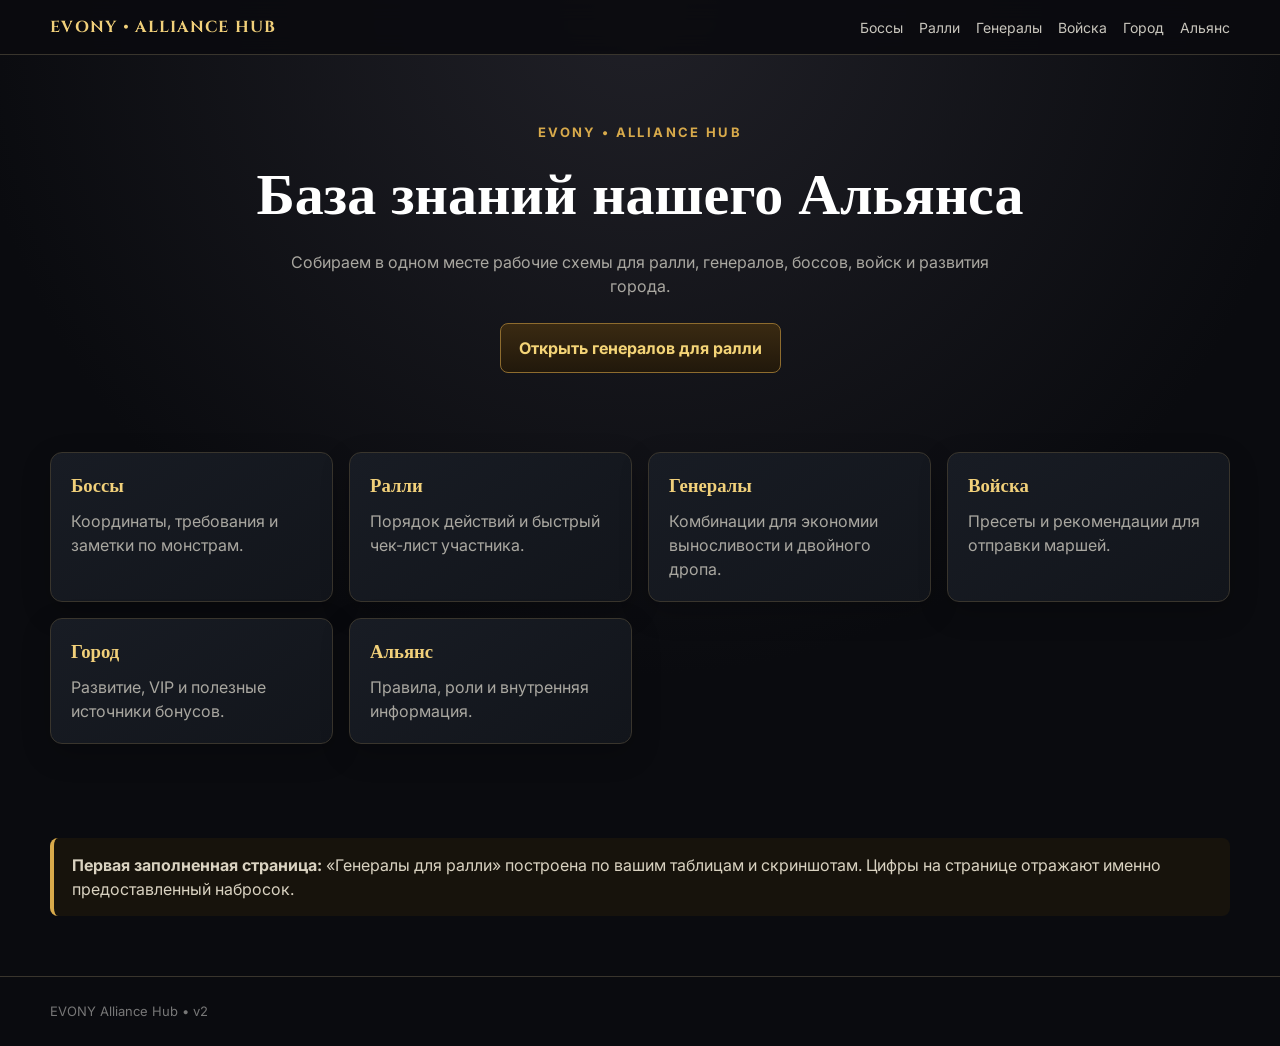
==== index.html @ 88c9027c "Add files via upload" ====
<!doctype html><html lang="ru"><head><meta charset="utf-8"><meta name="viewport" content="width=device-width,initial-scale=1"><title>EVONY Alliance Hub</title><link rel="stylesheet" href="style.css"></head><body>
<header><div class="container nav">
  <a class="logo" href="index.html">EVONY • ALLIANCE HUB</a>
  <nav class="navlinks">
    <a href="bosses.html">Боссы</a>
    <a href="rally.html">Ралли</a>
    <a href="generals.html">Генералы</a>
    <a href="troops.html">Войска</a>
    <a href="city.html">Город</a>
    <a href="alliance.html">Альянс</a>
  </nav>
</div></header>

<main class="container">
<section class="hero"><div class="kicker">EVONY • ALLIANCE HUB</div><h1>База знаний нашего Альянса</h1><p>Собираем в одном месте рабочие схемы для ралли, генералов, боссов, войск и развития города.</p><a class="btn" href="generals.html">Открыть генералов для ралли</a></section>
<section class="section"><div class="grid">
<a class="card" href="bosses.html"><h3>Боссы</h3><p>Координаты, требования и заметки по монстрам.</p></a>
<a class="card" href="rally.html"><h3>Ралли</h3><p>Порядок действий и быстрый чек-лист участника.</p></a>
<a class="card" href="generals.html"><h3>Генералы</h3><p>Комбинации для экономии выносливости и двойного дропа.</p></a>
<a class="card" href="troops.html"><h3>Войска</h3><p>Пресеты и рекомендации для отправки маршей.</p></a>
<a class="card" href="city.html"><h3>Город</h3><p>Развитие, VIP и полезные источники бонусов.</p></a>
<a class="card" href="alliance.html"><h3>Альянс</h3><p>Правила, роли и внутренняя информация.</p></a>
</div></section>
<section class="section"><div class="notice"><b>Первая заполненная страница:</b> «Генералы для ралли» построена по вашим таблицам и скриншотам. Цифры на странице отражают именно предоставленный набросок.</div></section>
</main><footer><div class="container">EVONY Alliance Hub • v2</div></footer></body></html>
---- style.css ----
@import url('https://fonts.googleapis.com/css2?family=Cinzel:wght@500;600;700&family=Inter:wght@400;500;600;700&display=swap');

:root{
  --bg:#0a0b0f; --panel:#12151b; --panel2:#181c24; --gold:#d8aa4b;
  --gold2:#f1d07a; --text:#f2eee5; --muted:#a9a7a0; --line:#39352d;
  --green:#3cc477; --blue:#4da3ff; --red:#c95b52;
}
*{box-sizing:border-box}
body{margin:0;background:radial-gradient(circle at top,#202027 0,#0a0b0f 55%);color:var(--text);font-family:Inter,Arial,sans-serif;line-height:1.5}
a{color:inherit;text-decoration:none}
.container{width:min(1180px,calc(100% - 32px));margin:auto}
header{position:sticky;top:0;z-index:10;background:rgba(10,11,15,.9);backdrop-filter:blur(10px);border-bottom:1px solid var(--line)}
.nav{display:flex;align-items:center;justify-content:space-between;gap:20px;padding:15px 0}
.logo{font-family:Cinzel,serif;color:var(--gold2);font-weight:700;letter-spacing:.08em}
.navlinks{display:flex;gap:16px;flex-wrap:wrap}
.navlinks a{color:#c9c6bd;font-size:14px}
.navlinks a:hover{color:var(--gold2)}
.hero{padding:68px 0 45px;text-align:center}
.kicker{color:var(--gold);font-size:13px;letter-spacing:.18em;font-weight:700}
h1,h2,h3{font-family:Cinzel,serif}
h1{font-size:clamp(32px,6vw,58px);margin:10px 0;color:#fff}
h2{font-size:30px;margin:0 0 12px}
.hero p{max-width:760px;margin:0 auto 25px;color:var(--muted)}
.btn{display:inline-block;padding:12px 18px;border:1px solid #8e6c2e;border-radius:8px;background:linear-gradient(#3a2a12,#21180b);color:#f4d477;font-weight:700}
.section{padding:34px 0 60px}
.grid{display:grid;grid-template-columns:repeat(auto-fit,minmax(230px,1fr));gap:16px}
.card{background:linear-gradient(145deg,var(--panel2),var(--panel));border:1px solid var(--line);border-radius:12px;padding:20px;box-shadow:0 10px 30px rgba(0,0,0,.2)}
.card h3{margin:0 0 8px;color:var(--gold2)}
.card p{color:var(--muted);margin:0}
.notice{border-left:4px solid var(--gold);background:#17130c;padding:15px 18px;border-radius:8px;color:#d9d2c1}
.pagehead{padding:42px 0 25px}
.pagehead p{color:var(--muted);max-width:800px}
.tablewrap{overflow:auto;border:1px solid var(--line);border-radius:12px;background:#0e1015}
table{border-collapse:collapse;width:100%;min-width:760px}
th,td{padding:12px 14px;border-bottom:1px solid #2b2a28;text-align:left}
th{background:#1a1d24;color:var(--gold2);font-family:Cinzel,serif}
td.num{text-align:center;font-weight:700}
tr:hover td{background:#151820}
.best td{background:rgba(60,196,119,.08)}
.badge{display:inline-block;padding:4px 8px;border-radius:999px;background:#253126;color:#7ee4a8;font-size:12px;font-weight:700}
.statgrid{display:grid;grid-template-columns:repeat(3,1fr);gap:12px;margin:20px 0}
.stat{background:#11151a;border:1px solid var(--line);border-radius:10px;padding:15px;text-align:center}
.stat strong{display:block;font-size:28px;color:var(--gold2)}
.stat span{color:var(--muted);font-size:13px}
.refs{display:grid;grid-template-columns:1fr 1fr;gap:18px}
.refs figure{margin:0;background:#101217;border:1px solid var(--line);border-radius:12px;padding:10px}
.refs img{width:100%;height:auto;border-radius:7px;display:block}
.refs figcaption{padding:10px 5px 2px;color:var(--muted);font-size:13px}
.small{font-size:13px;color:var(--muted)}
details{background:#11151a;border:1px solid var(--line);border-radius:10px;padding:14px 16px;margin:10px 0}
summary{cursor:pointer;color:var(--gold2);font-weight:700}
footer{border-top:1px solid var(--line);padding:25px 0;color:#777;font-size:13px}
@media(max-width:760px){.nav{align-items:flex-start;flex-direction:column}.refs{grid-template-columns:1fr}.statgrid{grid-template-columns:1fr}.hero{text-align:left}.hero p{margin-left:0}}
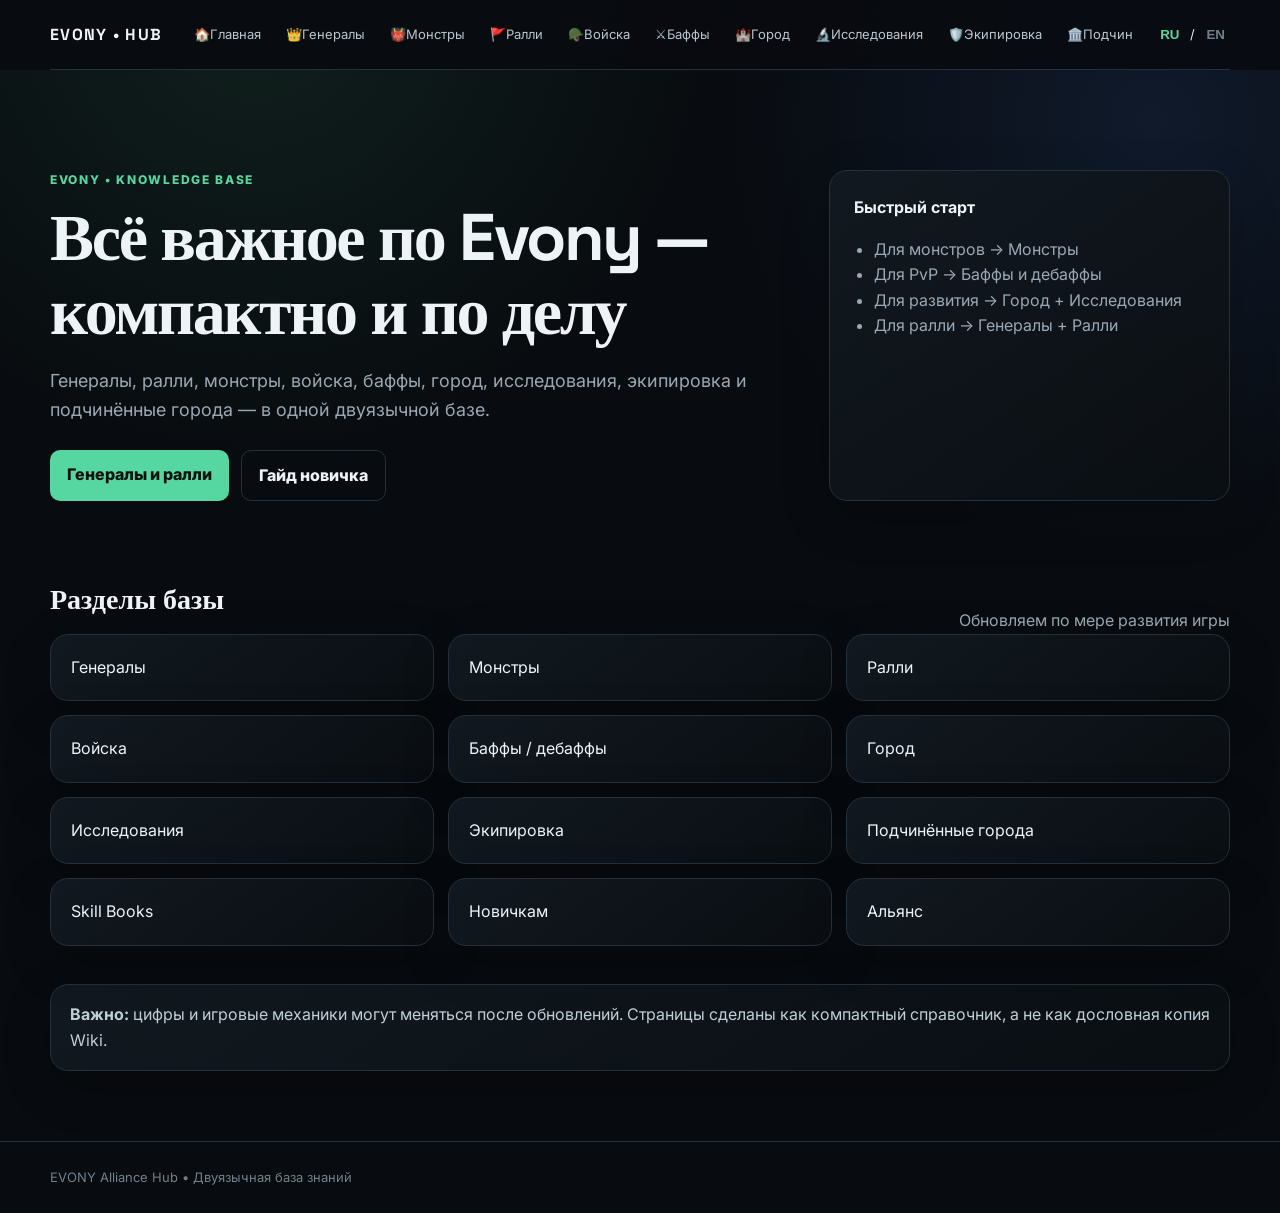
==== commit 50183164: "Add files via upload" ====
--- a/index.html
+++ b/index.html
@@ -1,25 +1,3 @@
-<!doctype html><html lang="ru"><head><meta charset="utf-8"><meta name="viewport" content="width=device-width,initial-scale=1"><title>EVONY Alliance Hub</title><link rel="stylesheet" href="style.css"></head><body>
-<header><div class="container nav">
-  <a class="logo" href="index.html">EVONY • ALLIANCE HUB</a>
-  <nav class="navlinks">
-    <a href="bosses.html">Боссы</a>
-    <a href="rally.html">Ралли</a>
-    <a href="generals.html">Генералы</a>
-    <a href="troops.html">Войска</a>
-    <a href="city.html">Город</a>
-    <a href="alliance.html">Альянс</a>
-  </nav>
-</div></header>
-
-<main class="container">
-<section class="hero"><div class="kicker">EVONY • ALLIANCE HUB</div><h1>База знаний нашего Альянса</h1><p>Собираем в одном месте рабочие схемы для ралли, генералов, боссов, войск и развития города.</p><a class="btn" href="generals.html">Открыть генералов для ралли</a></section>
-<section class="section"><div class="grid">
-<a class="card" href="bosses.html"><h3>Боссы</h3><p>Координаты, требования и заметки по монстрам.</p></a>
-<a class="card" href="rally.html"><h3>Ралли</h3><p>Порядок действий и быстрый чек-лист участника.</p></a>
-<a class="card" href="generals.html"><h3>Генералы</h3><p>Комбинации для экономии выносливости и двойного дропа.</p></a>
-<a class="card" href="troops.html"><h3>Войска</h3><p>Пресеты и рекомендации для отправки маршей.</p></a>
-<a class="card" href="city.html"><h3>Город</h3><p>Развитие, VIP и полезные источники бонусов.</p></a>
-<a class="card" href="alliance.html"><h3>Альянс</h3><p>Правила, роли и внутренняя информация.</p></a>
-</div></section>
-<section class="section"><div class="notice"><b>Первая заполненная страница:</b> «Генералы для ралли» построена по вашим таблицам и скриншотам. Цифры на странице отражают именно предоставленный набросок.</div></section>
-</main><footer><div class="container">EVONY Alliance Hub • v2</div></footer></body></html>+<!doctype html><html lang="ru"><head><meta charset="utf-8"><meta name="viewport" content="width=device-width,initial-scale=1"><meta name="description" content="Evony Alliance Hub — bilingual knowledge base"><title>EVONY • ALLIANCE HUB | EVONY Alliance Hub</title><link rel="preconnect" href="https://fonts.googleapis.com"><link rel="preconnect" href="https://fonts.gstatic.com" crossorigin><link href="https://fonts.googleapis.com/css2?family=Inter:wght@400;500;600;700;800&family=Space+Grotesk:wght@500;600;700&display=swap" rel="stylesheet"><link rel="stylesheet" href="style.css"></head><body><header><div class="container nav"><a class="logo" href="index.html">EVONY • HUB</a><nav class="navlinks"><a href="index.html">🏠<span data-ru="Главная" data-en="Home">Главная</span></a><a href="generals.html">👑<span data-ru="Генералы" data-en="Generals">Генералы</span></a><a href="bosses.html">👹<span data-ru="Монстры" data-en="Monsters">Монстры</span></a><a href="rally.html">🚩<span data-ru="Ралли" data-en="Rallies">Ралли</span></a><a href="troops.html">🪖<span data-ru="Войска" data-en="Troops">Войска</span></a><a href="buffs.html">⚔️<span data-ru="Баффы" data-en="Buffs">Баффы</span></a><a href="city.html">🏰<span data-ru="Город" data-en="City">Город</span></a><a href="research.html">🔬<span data-ru="Исследования" data-en="Research">Исследования</span></a><a href="equipment.html">🛡️<span data-ru="Экипировка" data-en="Equipment">Экипировка</span></a><a href="subcities.html">🏛️<span data-ru="Подчинённые" data-en="Subcities">Подчинённые</span></a><a href="beginner.html">🆕<span data-ru="Новичкам" data-en="Beginner">Новичкам</span></a></nav><div class="lang-switch"><button data-lang="ru">RU</button><span>/</span><button data-lang="en">EN</button></div></div></header><main class="container"><div class="hero"><div><div class="kicker">EVONY • KNOWLEDGE BASE</div><h1 data-ru="Всё важное по Evony — компактно и по делу" data-en="Everything important about Evony — compact and practical"></h1><p data-ru="Генералы, ралли, монстры, войска, баффы, город, исследования, экипировка и подчинённые города — в одной двуязычной базе." data-en="Generals, rallies, monsters, troops, buffs, city, research, equipment and subordinate cities — in one bilingual knowledge base."></p><div class="hero-actions"><a class="btn" href="generals.html" data-ru="Генералы и ралли" data-en="Generals & Rallies"></a><a class="btn ghost" href="beginner.html" data-ru="Гайд новичка" data-en="Beginner Guide"></a></div></div><div class="hero-panel"><b data-ru="Быстрый старт" data-en="Quick Start"></b><ul><li data-ru="Для монстров → Монстры" data-en="For monsters → Monsters"></li><li data-ru="Для PvP → Баффы и дебаффы" data-en="For PvP → Buffs & Debuffs"></li><li data-ru="Для развития → Город + Исследования" data-en="For growth → City + Research"></li><li data-ru="Для ралли → Генералы + Ралли" data-en="For rallies → Generals + Rallies"></li></ul></div></div>
+<div class="section"><div class="section-title"><h2 data-ru="Разделы базы" data-en="Knowledge Sections"></h2><span class="muted" data-ru="Обновляем по мере развития игры" data-en="Updated as the game evolves"></span></div><div class="grid"><a class="card" href="generals.html" data-ru="Генералы" data-en="Generals"><span class="icon">👑</span><h3>Генералы</h3><p>Роли, ассистенты, монстры, PvP и Rally Join.</p></a><a class="card" href="bosses.html" data-ru="Монстры" data-en="Monsters"><span class="icon">👹</span><h3>Монстры</h3><p>Кого бить, как собирать ралли и что учитывать.</p></a><a class="card" href="rally.html" data-ru="Ралли" data-en="Rallies"><span class="icon">🚩</span><h3>Ралли</h3><p>Чек-листы владельца и участника ралли.</p></a><a class="card" href="troops.html" data-ru="Войска" data-en="Troops"><span class="icon">🪖</span><h3>Войска</h3><p>Типы войск, Tiers и логика пресетов.</p></a><a class="card" href="buffs.html" data-ru="Баффы / дебаффы" data-en="Buffs / Debuffs"><span class="icon">⚔️</span><h3>Баффы / дебаффы</h3><p>Откуда берутся бонусы и когда они активируются.</p></a><a class="card" href="city.html" data-ru="Город" data-en="City"><span class="icon">🏰</span><h3>Город</h3><p>Keep, ключевые здания и порядок развития.</p></a><a class="card" href="research.html" data-ru="Исследования" data-en="Research"><span class="icon">🔬</span><h3>Исследования</h3><p>Академия, военные ветки и приоритеты.</p></a><a class="card" href="equipment.html" data-ru="Экипировка" data-en="Equipment"><span class="icon">🛡️</span><h3>Экипировка</h3><p>Основные комплекты и логика сборки.</p></a><a class="card" href="subcities.html" data-ru="Подчинённые города" data-en="Subordinate Cities"><span class="icon">🏛️</span><h3>Подчинённые города</h3><p>Мэры, дебаффы, слоты и развитие.</p></a><a class="card" href="skillbooks.html" data-ru="Skill Books" data-en="Skill Books"><span class="icon">📖</span><h3>Skill Books</h3><p>Как подходить к книгам и совместимости навыков.</p></a><a class="card" href="beginner.html" data-ru="Новичкам" data-en="Beginner"><span class="icon">🆕</span><h3>Новичкам</h3><p>Путь от старта до сильной базы.</p></a><a class="card" href="alliance.html" data-ru="Альянс" data-en="Alliance"><span class="icon">🤝</span><h3>Альянс</h3><p>Правила, роли и командная работа.</p></a></div></div>
+<div class="section"><div class="notice"><b data-ru="Важно:" data-en="Important:"></b> <span data-ru="цифры и игровые механики могут меняться после обновлений. Страницы сделаны как компактный справочник, а не как дословная копия Wiki." data-en="numbers and game mechanics may change after updates. These pages are a compact reference, not a verbatim copy of the Wiki."></span></div></div></main><footer><div class="container"><span>EVONY Alliance Hub</span><span> • </span><span data-ru="Двуязычная база знаний" data-en="Bilingual knowledge base">Двуязычная база знаний</span></div></footer><script src="script.js"></script></body></html>
--- a/style.css
+++ b/style.css
@@ -1,54 +1 @@
-
-@import url('https://fonts.googleapis.com/css2?family=Cinzel:wght@500;600;700&family=Inter:wght@400;500;600;700&display=swap');
-
-:root{
-  --bg:#0a0b0f; --panel:#12151b; --panel2:#181c24; --gold:#d8aa4b;
-  --gold2:#f1d07a; --text:#f2eee5; --muted:#a9a7a0; --line:#39352d;
-  --green:#3cc477; --blue:#4da3ff; --red:#c95b52;
-}
-*{box-sizing:border-box}
-body{margin:0;background:radial-gradient(circle at top,#202027 0,#0a0b0f 55%);color:var(--text);font-family:Inter,Arial,sans-serif;line-height:1.5}
-a{color:inherit;text-decoration:none}
-.container{width:min(1180px,calc(100% - 32px));margin:auto}
-header{position:sticky;top:0;z-index:10;background:rgba(10,11,15,.9);backdrop-filter:blur(10px);border-bottom:1px solid var(--line)}
-.nav{display:flex;align-items:center;justify-content:space-between;gap:20px;padding:15px 0}
-.logo{font-family:Cinzel,serif;color:var(--gold2);font-weight:700;letter-spacing:.08em}
-.navlinks{display:flex;gap:16px;flex-wrap:wrap}
-.navlinks a{color:#c9c6bd;font-size:14px}
-.navlinks a:hover{color:var(--gold2)}
-.hero{padding:68px 0 45px;text-align:center}
-.kicker{color:var(--gold);font-size:13px;letter-spacing:.18em;font-weight:700}
-h1,h2,h3{font-family:Cinzel,serif}
-h1{font-size:clamp(32px,6vw,58px);margin:10px 0;color:#fff}
-h2{font-size:30px;margin:0 0 12px}
-.hero p{max-width:760px;margin:0 auto 25px;color:var(--muted)}
-.btn{display:inline-block;padding:12px 18px;border:1px solid #8e6c2e;border-radius:8px;background:linear-gradient(#3a2a12,#21180b);color:#f4d477;font-weight:700}
-.section{padding:34px 0 60px}
-.grid{display:grid;grid-template-columns:repeat(auto-fit,minmax(230px,1fr));gap:16px}
-.card{background:linear-gradient(145deg,var(--panel2),var(--panel));border:1px solid var(--line);border-radius:12px;padding:20px;box-shadow:0 10px 30px rgba(0,0,0,.2)}
-.card h3{margin:0 0 8px;color:var(--gold2)}
-.card p{color:var(--muted);margin:0}
-.notice{border-left:4px solid var(--gold);background:#17130c;padding:15px 18px;border-radius:8px;color:#d9d2c1}
-.pagehead{padding:42px 0 25px}
-.pagehead p{color:var(--muted);max-width:800px}
-.tablewrap{overflow:auto;border:1px solid var(--line);border-radius:12px;background:#0e1015}
-table{border-collapse:collapse;width:100%;min-width:760px}
-th,td{padding:12px 14px;border-bottom:1px solid #2b2a28;text-align:left}
-th{background:#1a1d24;color:var(--gold2);font-family:Cinzel,serif}
-td.num{text-align:center;font-weight:700}
-tr:hover td{background:#151820}
-.best td{background:rgba(60,196,119,.08)}
-.badge{display:inline-block;padding:4px 8px;border-radius:999px;background:#253126;color:#7ee4a8;font-size:12px;font-weight:700}
-.statgrid{display:grid;grid-template-columns:repeat(3,1fr);gap:12px;margin:20px 0}
-.stat{background:#11151a;border:1px solid var(--line);border-radius:10px;padding:15px;text-align:center}
-.stat strong{display:block;font-size:28px;color:var(--gold2)}
-.stat span{color:var(--muted);font-size:13px}
-.refs{display:grid;grid-template-columns:1fr 1fr;gap:18px}
-.refs figure{margin:0;background:#101217;border:1px solid var(--line);border-radius:12px;padding:10px}
-.refs img{width:100%;height:auto;border-radius:7px;display:block}
-.refs figcaption{padding:10px 5px 2px;color:var(--muted);font-size:13px}
-.small{font-size:13px;color:var(--muted)}
-details{background:#11151a;border:1px solid var(--line);border-radius:10px;padding:14px 16px;margin:10px 0}
-summary{cursor:pointer;color:var(--gold2);font-weight:700}
-footer{border-top:1px solid var(--line);padding:25px 0;color:#777;font-size:13px}
-@media(max-width:760px){.nav{align-items:flex-start;flex-direction:column}.refs{grid-template-columns:1fr}.statgrid{grid-template-columns:1fr}.hero{text-align:left}.hero p{margin-left:0}}
+ :root{--bg:#080b0f;--panel:#0f141a;--panel2:#121920;--line:#24303b;--text:#edf3f7;--muted:#9aa8b4;--accent:#56d6a1;--accent2:#66a8ff;--danger:#ff8d8d}*{box-sizing:border-box}body{margin:0;background:radial-gradient(circle at 20% 0%,#10201d 0,transparent 30%),radial-gradient(circle at 90% 10%,#101a2b 0,transparent 28%),var(--bg);color:var(--text);font-family:Inter,system-ui,sans-serif;line-height:1.6}a{color:inherit;text-decoration:none}.container{width:min(1180px,calc(100% - 32px));margin:auto}.nav{min-height:70px;display:flex;align-items:center;gap:22px;border-bottom:1px solid var(--line)}header{position:sticky;top:0;z-index:10;background:rgba(8,11,15,.88);backdrop-filter:blur(14px)}.logo{font-family:"Space Grotesk";font-weight:800;letter-spacing:.08em;white-space:nowrap}.navlinks{display:flex;gap:5px;overflow:auto;flex:1}.navlinks a{padding:9px 10px;border-radius:9px;color:#b9c6cf;font-size:13px;white-space:nowrap}.navlinks a:hover{background:var(--panel2);color:#fff}.lang-switch{display:flex;align-items:center;gap:6px;font-size:13px;white-space:nowrap}.lang-switch button{background:none;border:0;color:#71808c;font-weight:800;cursor:pointer;padding:5px}.lang-switch button.active{color:var(--accent)}main{padding:42px 0 70px}.hero{display:grid;grid-template-columns:1.5fr .8fr;gap:26px;padding:58px 0 45px}.kicker{color:var(--accent);font-size:12px;font-weight:800;letter-spacing:.14em;margin-bottom:12px}h1,h2,h3{font-family:"Space Grotesk";line-height:1.12}h1{font-size:clamp(36px,6vw,66px);margin:0 0 18px;letter-spacing:-.035em}h2{font-size:28px;margin:0 0 18px}h3{margin:8px 0 8px}.hero p,.pagehead p{font-size:18px;color:var(--muted);max-width:780px}.hero-panel,.card,.notice,.stat{background:linear-gradient(145deg,rgba(18,25,32,.95),rgba(10,14,19,.95));border:1px solid var(--line);border-radius:18px;box-shadow:0 16px 50px rgba(0,0,0,.18)}.hero-panel{padding:24px}.hero-panel ul{padding-left:20px;color:var(--muted)}.hero-actions{display:flex;gap:12px;flex-wrap:wrap;margin-top:25px}.btn{display:inline-block;background:var(--accent);color:#07110d;font-weight:800;padding:12px 17px;border-radius:10px}.btn.ghost{background:transparent;color:var(--text);border:1px solid var(--line)}.section{margin-top:38px}.section-title{display:flex;justify-content:space-between;align-items:end;gap:20px}.grid{display:grid;grid-template-columns:repeat(3,1fr);gap:14px}.card{display:block;padding:20px;transition:.18s}.card:hover{transform:translateY(-2px);border-color:#3a4c5c}.card p{color:var(--muted);margin:0}.icon{font-size:28px}.pagehead{padding:25px 0 20px}.pagehead h1{font-size:clamp(34px,5vw,56px)}.tablewrap{overflow:auto;border:1px solid var(--line);border-radius:14px;background:var(--panel)}table{width:100%;border-collapse:collapse;min-width:680px}th,td{padding:14px 15px;border-bottom:1px solid var(--line);text-align:left;vertical-align:top}th{color:#aebbc5;font-size:12px;text-transform:uppercase;letter-spacing:.06em}tr:last-child td{border-bottom:0}.accent td{background:rgba(86,214,161,.08)}.filters{display:flex;gap:10px;align-items:center;margin:15px 0}.filters input{flex:1;padding:13px 15px;border-radius:10px;border:1px solid var(--line);background:#0d1217;color:#fff;outline:none}.badge{display:inline-block;padding:4px 8px;border:1px solid var(--line);border-radius:999px;color:#9eabb5;font-size:11px}.muted,.small{color:var(--muted)}.notice{padding:17px 19px;color:#c2ced6}.steps{padding-left:23px}.steps li{margin:12px 0}.steps.big{display:grid;gap:10px;padding:0;list-style:none}.steps.big li{padding:18px 20px;border:1px solid var(--line);border-radius:14px;background:var(--panel);display:flex;gap:15px}.steps.big li b{min-width:190px}.compact{padding-left:20px;color:var(--muted)}.check{padding-left:20px}.check li{margin:10px 0}.timeline{list-style:none;padding:0;display:grid;gap:10px}.timeline li{padding:13px 15px;border-left:3px solid var(--accent);background:var(--panel)}footer{border-top:1px solid var(--line);padding:25px 0;color:#71808c;font-size:13px}@media(max-width:900px){.hero{grid-template-columns:1fr}.grid{grid-template-columns:1fr 1fr}.navlinks{order:3;width:100%;flex-basis:100%}.nav{flex-wrap:wrap;padding:10px 0}.lang-switch{margin-left:auto}}@media(max-width:600px){.grid{grid-template-columns:1fr}.steps.big li{display:block}.steps.big li b{display:block;margin-bottom:5px}.navlinks{overflow-x:auto}.hero{padding-top:30px}main{padding-top:20px}}
